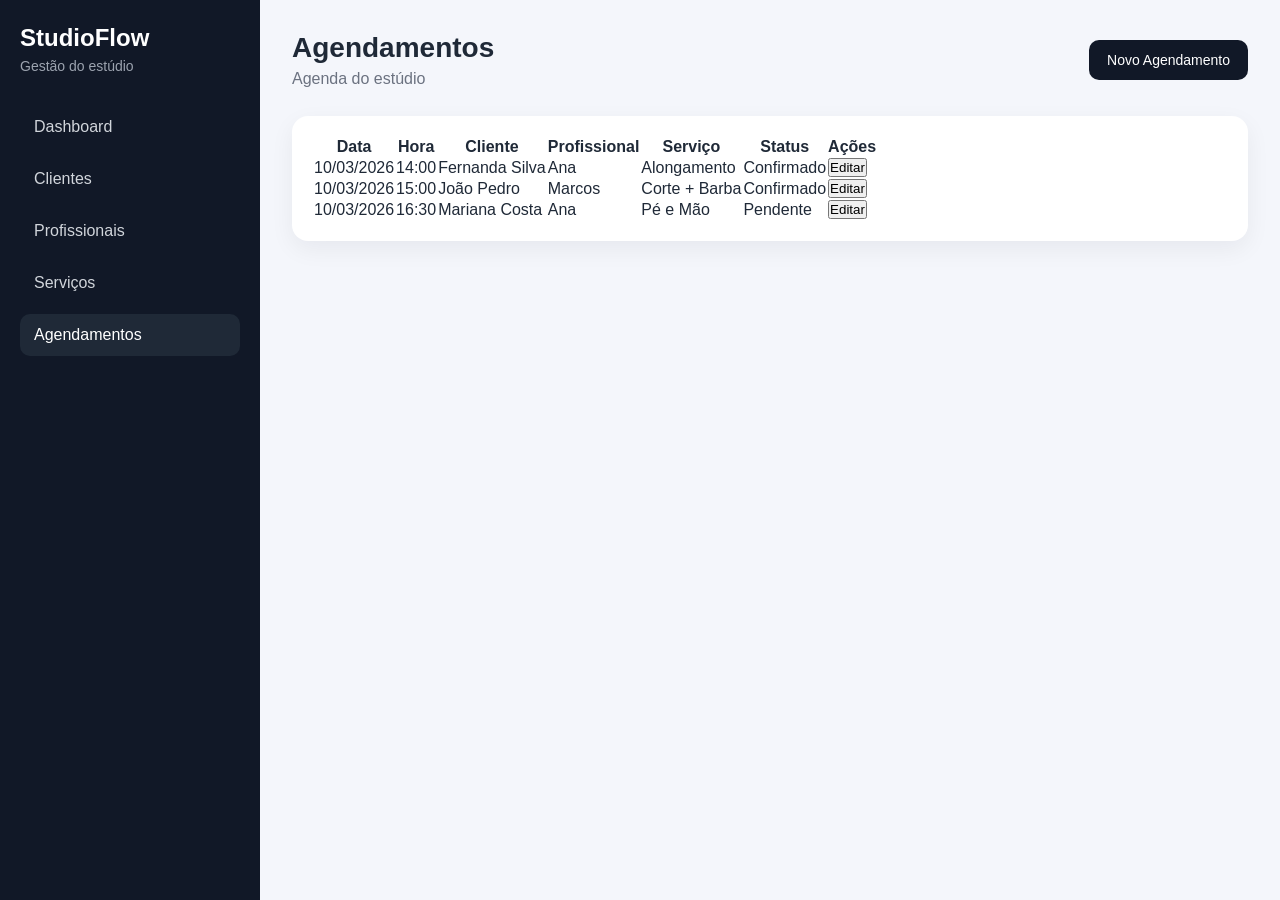
==== frontend/agendamentos.html @ 531fbcef "cria pagina de agendamentos" ====
<!DOCTYPE html>
<html lang="pt-BR">
<head>
<meta charset="UTF-8">
<title>StudioFlow - Agendamentos</title>
<link rel="stylesheet" href="css/style.css">
</head>

<body>

<div class="app-layout">

<aside class="sidebar">

<div class="sidebar-brand">
<h2>StudioFlow</h2>
<p>Gestão do estúdio</p>
</div>

<nav class="sidebar-nav">
<a href="dashboard.html" class="nav-link">Dashboard</a>
<a href="clientes.html" class="nav-link">Clientes</a>
<a href="profissionais.html" class="nav-link">Profissionais</a>
<a href="servicos.html" class="nav-link">Serviços</a>
<a href="agendamentos.html" class="nav-link active">Agendamentos</a>
</nav>

</aside>

<main class="main-content">

<header class="topbar">

<div>
<h1>Agendamentos</h1>
<p>Agenda do estúdio</p>
</div>

<button class="primary-button">
Novo Agendamento
</button>

</header>

<div class="card">

<table class="data-table">

<thead>
<tr>
<th>Data</th>
<th>Hora</th>
<th>Cliente</th>
<th>Profissional</th>
<th>Serviço</th>
<th>Status</th>
<th>Ações</th>
</tr>
</thead>

<tbody>

<tr>
<td>10/03/2026</td>
<td>14:00</td>
<td>Fernanda Silva</td>
<td>Ana</td>
<td>Alongamento</td>
<td>Confirmado</td>
<td><button class="table-button">Editar</button></td>
</tr>

<tr>
<td>10/03/2026</td>
<td>15:00</td>
<td>João Pedro</td>
<td>Marcos</td>
<td>Corte + Barba</td>
<td>Confirmado</td>
<td><button class="table-button">Editar</button></td>
</tr>

<tr>
<td>10/03/2026</td>
<td>16:30</td>
<td>Mariana Costa</td>
<td>Ana</td>
<td>Pé e Mão</td>
<td>Pendente</td>
<td><button class="table-button">Editar</button></td>
</tr>

</tbody>

</table>

</div>

</main>

</div>

</body>
</html>
---- frontend/css/style.css ----
* {
  margin: 0;
  padding: 0;
  box-sizing: border-box;
  font-family: Arial, Helvetica, sans-serif;
}

body {
  background: #f4f6fb;
  color: #1f2937;
}

a {
  text-decoration: none;
}

.app-layout {
  display: flex;
  min-height: 100vh;
}

.sidebar {
  width: 260px;
  background: #111827;
  color: #ffffff;
  padding: 24px 20px;
  display: flex;
  flex-direction: column;
}

.sidebar-brand h2 {
  font-size: 24px;
  margin-bottom: 6px;
}

.sidebar-brand p {
  font-size: 14px;
  color: #9ca3af;
  margin-bottom: 32px;
}

.sidebar-nav {
  display: flex;
  flex-direction: column;
  gap: 10px;
}

.nav-link {
  color: #d1d5db;
  padding: 12px 14px;
  border-radius: 10px;
  transition: 0.2s;
}

.nav-link:hover,
.nav-link.active {
  background: #1f2937;
  color: #ffffff;
}

.main-content {
  flex: 1;
  padding: 32px;
}

.topbar {
  display: flex;
  align-items: center;
  justify-content: space-between;
  margin-bottom: 28px;
  gap: 16px;
}

.topbar h1 {
  font-size: 28px;
  margin-bottom: 6px;
}

.topbar p {
  color: #6b7280;
}

.primary-button {
  background: #111827;
  color: #ffffff;
  border: none;
  padding: 12px 18px;
  border-radius: 10px;
  cursor: pointer;
  font-size: 14px;
}

.primary-button:hover {
  opacity: 0.92;
}

.cards-grid {
  display: grid;
  grid-template-columns: repeat(4, 1fr);
  gap: 20px;
  margin-bottom: 28px;
}

.card {
  background: #ffffff;
  border-radius: 16px;
  padding: 20px;
  box-shadow: 0 8px 24px rgba(15, 23, 42, 0.06);
}

.summary-card h3 {
  font-size: 28px;
  margin: 10px 0 6px;
}

.card-label {
  font-size: 14px;
  color: #6b7280;
}

.summary-card p {
  color: #6b7280;
  font-size: 14px;
}

.content-grid {
  display: grid;
  grid-template-columns: 2fr 1fr;
  gap: 20px;
}

.section-header {
  margin-bottom: 18px;
}

.section-header h2 {
  font-size: 20px;
}

.appointment-list {
  display: flex;
  flex-direction: column;
  gap: 14px;
}

.appointment-item {
  display: flex;
  align-items: center;
  justify-content: space-between;
  background: #f9fafb;
  padding: 14px;
  border-radius: 12px;
}

.appointment-item p {
  color: #6b7280;
  font-size: 14px;
  margin-top: 4px;
}

.appointment-item span {
  font-weight: bold;
}

.quick-info {
  display: flex;
  flex-direction: column;
  gap: 14px;
}

.quick-info p {
  color: #374151;
}

.login-container {
  background: white;
  padding: 40px;
  border-radius: 12px;
  box-shadow: 0 8px 24px rgba(15, 23, 42, 0.08);
  text-align: center;
  width: 320px;
  margin: 100px auto;
}

.login-container h1 {
  margin-bottom: 10px;
}

.login-container p {
  color: #6b7280;
  margin-bottom: 20px;
}

.login-form {
  display: flex;
  flex-direction: column;
}

.login-form input {
  margin: 10px 0;
  padding: 12px;
  border: 1px solid #d1d5db;
  border-radius: 8px;
}

.login-form button {
  padding: 12px;
  border: none;
  background: #111827;
  color: white;
  border-radius: 8px;
  cursor: pointer;
  margin-top: 8px;
}

.login-form button:hover {
  opacity: 0.92;
}
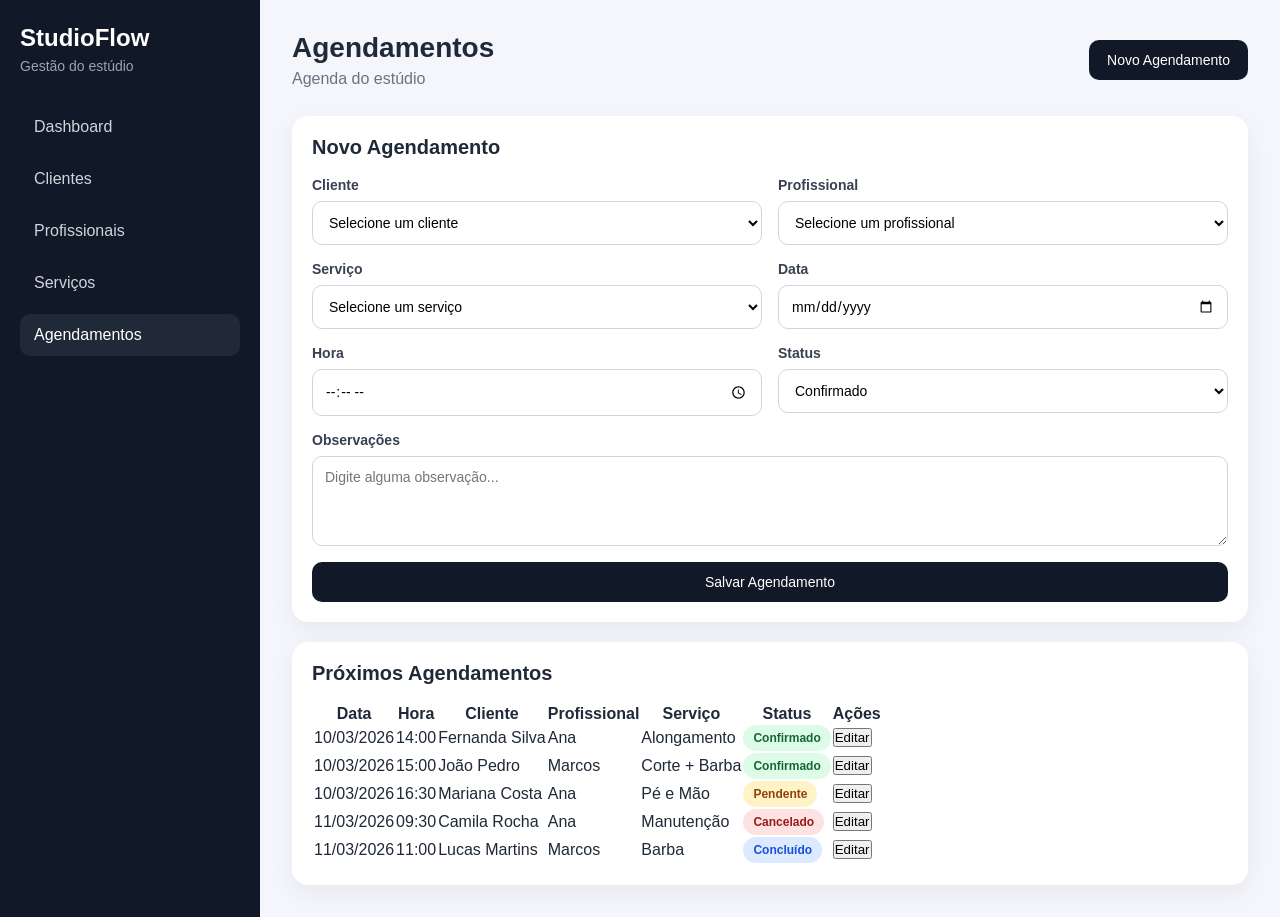
==== commit a8fa0984: "cria tela de agendamentos com formulario e tabela de status" ====
--- a/frontend/agendamentos.html
+++ b/frontend/agendamentos.html
@@ -1,104 +1,185 @@
 <!DOCTYPE html>
 <html lang="pt-BR">
 <head>
-<meta charset="UTF-8">
-<title>StudioFlow - Agendamentos</title>
-<link rel="stylesheet" href="css/style.css">
+  <meta charset="UTF-8" />
+  <meta name="viewport" content="width=device-width, initial-scale=1.0" />
+  <title>StudioFlow - Agendamentos</title>
+  <link rel="stylesheet" href="css/style.css" />
 </head>
+<body>
+  <div class="app-layout">
+    <aside class="sidebar">
+      <div class="sidebar-brand">
+        <h2>StudioFlow</h2>
+        <p>Gestão do estúdio</p>
+      </div>
 
-<body>
+      <nav class="sidebar-nav">
+        <a href="dashboard.html" class="nav-link">Dashboard</a>
+        <a href="clientes.html" class="nav-link">Clientes</a>
+        <a href="profissionais.html" class="nav-link">Profissionais</a>
+        <a href="servicos.html" class="nav-link">Serviços</a>
+        <a href="agendamentos.html" class="nav-link active">Agendamentos</a>
+      </nav>
+    </aside>
 
-<div class="app-layout">
+    <main class="main-content">
+      <header class="topbar">
+        <div>
+          <h1>Agendamentos</h1>
+          <p>Agenda do estúdio</p>
+        </div>
 
-<aside class="sidebar">
+        <button class="primary-button">Novo Agendamento</button>
+      </header>
 
-<div class="sidebar-brand">
-<h2>StudioFlow</h2>
-<p>Gestão do estúdio</p>
-</div>
+      <section class="content-grid-agendamento">
+        <div class="card">
+          <div class="section-header">
+            <h2>Novo Agendamento</h2>
+          </div>
 
-<nav class="sidebar-nav">
-<a href="dashboard.html" class="nav-link">Dashboard</a>
-<a href="clientes.html" class="nav-link">Clientes</a>
-<a href="profissionais.html" class="nav-link">Profissionais</a>
-<a href="servicos.html" class="nav-link">Serviços</a>
-<a href="agendamentos.html" class="nav-link active">Agendamentos</a>
-</nav>
+          <form class="form-grid">
+            <div class="form-group">
+              <label for="cliente">Cliente</label>
+              <select id="cliente" name="cliente">
+                <option value="">Selecione um cliente</option>
+                <option value="fernanda-silva">Fernanda Silva</option>
+                <option value="joao-pedro">João Pedro</option>
+                <option value="mariana-costa">Mariana Costa</option>
+              </select>
+            </div>
 
-</aside>
+            <div class="form-group">
+              <label for="profissional">Profissional</label>
+              <select id="profissional" name="profissional">
+                <option value="">Selecione um profissional</option>
+                <option value="ana-manicure">Ana - Manicure</option>
+                <option value="marcos-barbeiro">Marcos - Barbeiro</option>
+              </select>
+            </div>
 
-<main class="main-content">
+            <div class="form-group">
+              <label for="servico">Serviço</label>
+              <select id="servico" name="servico">
+                <option value="">Selecione um serviço</option>
+                <option value="alongamento">Alongamento</option>
+                <option value="pe-e-mao">Pé e Mão</option>
+                <option value="corte">Corte</option>
+                <option value="barba">Barba</option>
+                <option value="corte-e-barba">Corte + Barba</option>
+              </select>
+            </div>
 
-<header class="topbar">
+            <div class="form-group">
+              <label for="data">Data</label>
+              <input type="date" id="data" name="data" />
+            </div>
 
-<div>
-<h1>Agendamentos</h1>
-<p>Agenda do estúdio</p>
-</div>
+            <div class="form-group">
+              <label for="hora">Hora</label>
+              <input type="time" id="hora" name="hora" />
+            </div>
 
-<button class="primary-button">
-Novo Agendamento
-</button>
+            <div class="form-group">
+              <label for="status">Status</label>
+              <select id="status" name="status">
+                <option value="confirmado">Confirmado</option>
+                <option value="pendente">Pendente</option>
+                <option value="cancelado">Cancelado</option>
+                <option value="concluido">Concluído</option>
+              </select>
+            </div>
 
-</header>
+            <div class="form-group form-group-full">
+              <label for="observacoes">Observações</label>
+              <textarea
+                id="observacoes"
+                name="observacoes"
+                rows="4"
+                placeholder="Digite alguma observação..."
+              ></textarea>
+            </div>
 
-<div class="card">
+            <div class="form-group form-group-full">
+              <button type="submit" class="primary-button">Salvar Agendamento</button>
+            </div>
+          </form>
+        </div>
 
-<table class="data-table">
+        <div class="card">
+          <div class="section-header">
+            <h2>Próximos Agendamentos</h2>
+          </div>
 
-<thead>
-<tr>
-<th>Data</th>
-<th>Hora</th>
-<th>Cliente</th>
-<th>Profissional</th>
-<th>Serviço</th>
-<th>Status</th>
-<th>Ações</th>
-</tr>
-</thead>
+          <table class="data-table">
+            <thead>
+              <tr>
+                <th>Data</th>
+                <th>Hora</th>
+                <th>Cliente</th>
+                <th>Profissional</th>
+                <th>Serviço</th>
+                <th>Status</th>
+                <th>Ações</th>
+              </tr>
+            </thead>
 
-<tbody>
+            <tbody>
+              <tr>
+                <td>10/03/2026</td>
+                <td>14:00</td>
+                <td>Fernanda Silva</td>
+                <td>Ana</td>
+                <td>Alongamento</td>
+                <td><span class="status confirmado">Confirmado</span></td>
+                <td><button class="table-button">Editar</button></td>
+              </tr>
 
-<tr>
-<td>10/03/2026</td>
-<td>14:00</td>
-<td>Fernanda Silva</td>
-<td>Ana</td>
-<td>Alongamento</td>
-<td>Confirmado</td>
-<td><button class="table-button">Editar</button></td>
-</tr>
+              <tr>
+                <td>10/03/2026</td>
+                <td>15:00</td>
+                <td>João Pedro</td>
+                <td>Marcos</td>
+                <td>Corte + Barba</td>
+                <td><span class="status confirmado">Confirmado</span></td>
+                <td><button class="table-button">Editar</button></td>
+              </tr>
 
-<tr>
-<td>10/03/2026</td>
-<td>15:00</td>
-<td>João Pedro</td>
-<td>Marcos</td>
-<td>Corte + Barba</td>
-<td>Confirmado</td>
-<td><button class="table-button">Editar</button></td>
-</tr>
+              <tr>
+                <td>10/03/2026</td>
+                <td>16:30</td>
+                <td>Mariana Costa</td>
+                <td>Ana</td>
+                <td>Pé e Mão</td>
+                <td><span class="status pendente">Pendente</span></td>
+                <td><button class="table-button">Editar</button></td>
+              </tr>
 
-<tr>
-<td>10/03/2026</td>
-<td>16:30</td>
-<td>Mariana Costa</td>
-<td>Ana</td>
-<td>Pé e Mão</td>
-<td>Pendente</td>
-<td><button class="table-button">Editar</button></td>
-</tr>
+              <tr>
+                <td>11/03/2026</td>
+                <td>09:30</td>
+                <td>Camila Rocha</td>
+                <td>Ana</td>
+                <td>Manutenção</td>
+                <td><span class="status cancelado">Cancelado</span></td>
+                <td><button class="table-button">Editar</button></td>
+              </tr>
 
-</tbody>
-
-</table>
-
-</div>
-
-</main>
-
-</div>
-
+              <tr>
+                <td>11/03/2026</td>
+                <td>11:00</td>
+                <td>Lucas Martins</td>
+                <td>Marcos</td>
+                <td>Barba</td>
+                <td><span class="status concluido">Concluído</span></td>
+                <td><button class="table-button">Editar</button></td>
+              </tr>
+            </tbody>
+          </table>
+        </div>
+      </section>
+    </main>
+  </div>
 </body>
 </html>
--- a/frontend/css/style.css
+++ b/frontend/css/style.css
@@ -215,4 +215,116 @@
 
 .login-form button:hover {
   opacity: 0.92;
+}
+
+.content-grid-agendamento {
+  display: grid;
+  grid-template-columns: 1fr;
+  gap: 20px;
+}
+
+.form-grid {
+  display: grid;
+  grid-template-columns: repeat(2, 1fr);
+  gap: 16px;
+}
+
+.form-group {
+  display: flex;
+  flex-direction: column;
+  gap: 8px;
+}
+
+.form-group label {
+  font-size: 14px;
+  font-weight: bold;
+  color: #374151;
+}
+
+.form-group input,
+.form-group select,
+.form-group textarea {
+  padding: 12px;
+  border: 1px solid #d1d5db;
+  border-radius: 10px;
+  font-size: 14px;
+  background: #fff;
+}
+
+.form-group textarea {
+  resize: vertical;
+}
+
+.form-group-full {
+  grid-column: 1 / -1;
+}
+
+.content-grid-agendamento {
+  display: grid;
+  grid-template-columns: 1fr;
+  gap: 20px;
+}
+
+.form-grid {
+  display: grid;
+  grid-template-columns: repeat(2, 1fr);
+  gap: 16px;
+}
+
+.form-group {
+  display: flex;
+  flex-direction: column;
+  gap: 8px;
+}
+
+.form-group label {
+  font-size: 14px;
+  font-weight: bold;
+  color: #374151;
+}
+
+.form-group input,
+.form-group select,
+.form-group textarea {
+  padding: 12px;
+  border: 1px solid #d1d5db;
+  border-radius: 10px;
+  font-size: 14px;
+  background: #fff;
+}
+
+.form-group textarea {
+  resize: vertical;
+}
+
+.form-group-full {
+  grid-column: 1 / -1;
+}
+
+.status {
+  display: inline-block;
+  padding: 6px 10px;
+  border-radius: 999px;
+  font-size: 12px;
+  font-weight: bold;
+}
+
+.status.confirmado {
+  background: #dcfce7;
+  color: #166534;
+}
+
+.status.pendente {
+  background: #fef3c7;
+  color: #92400e;
+}
+
+.status.cancelado {
+  background: #fee2e2;
+  color: #991b1b;
+}
+
+.status.concluido {
+  background: #dbeafe;
+  color: #1d4ed8;
 }
